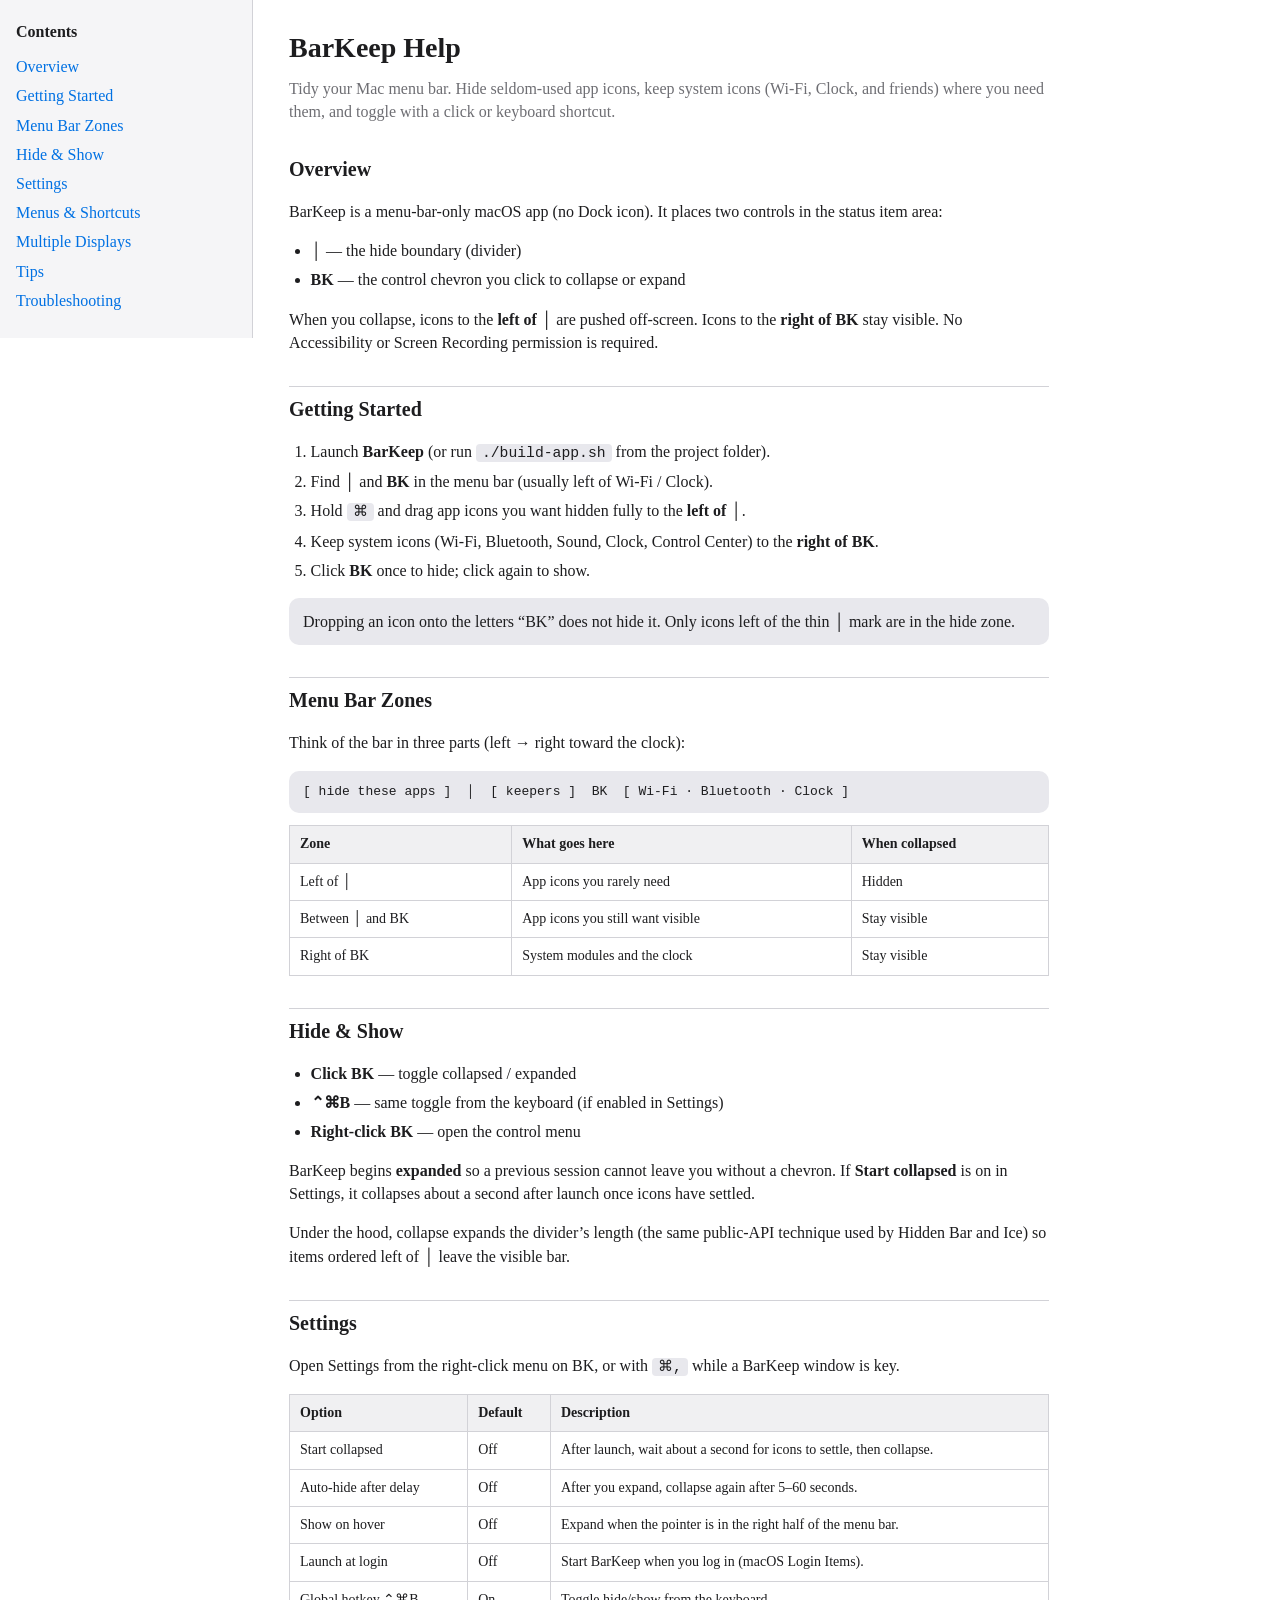
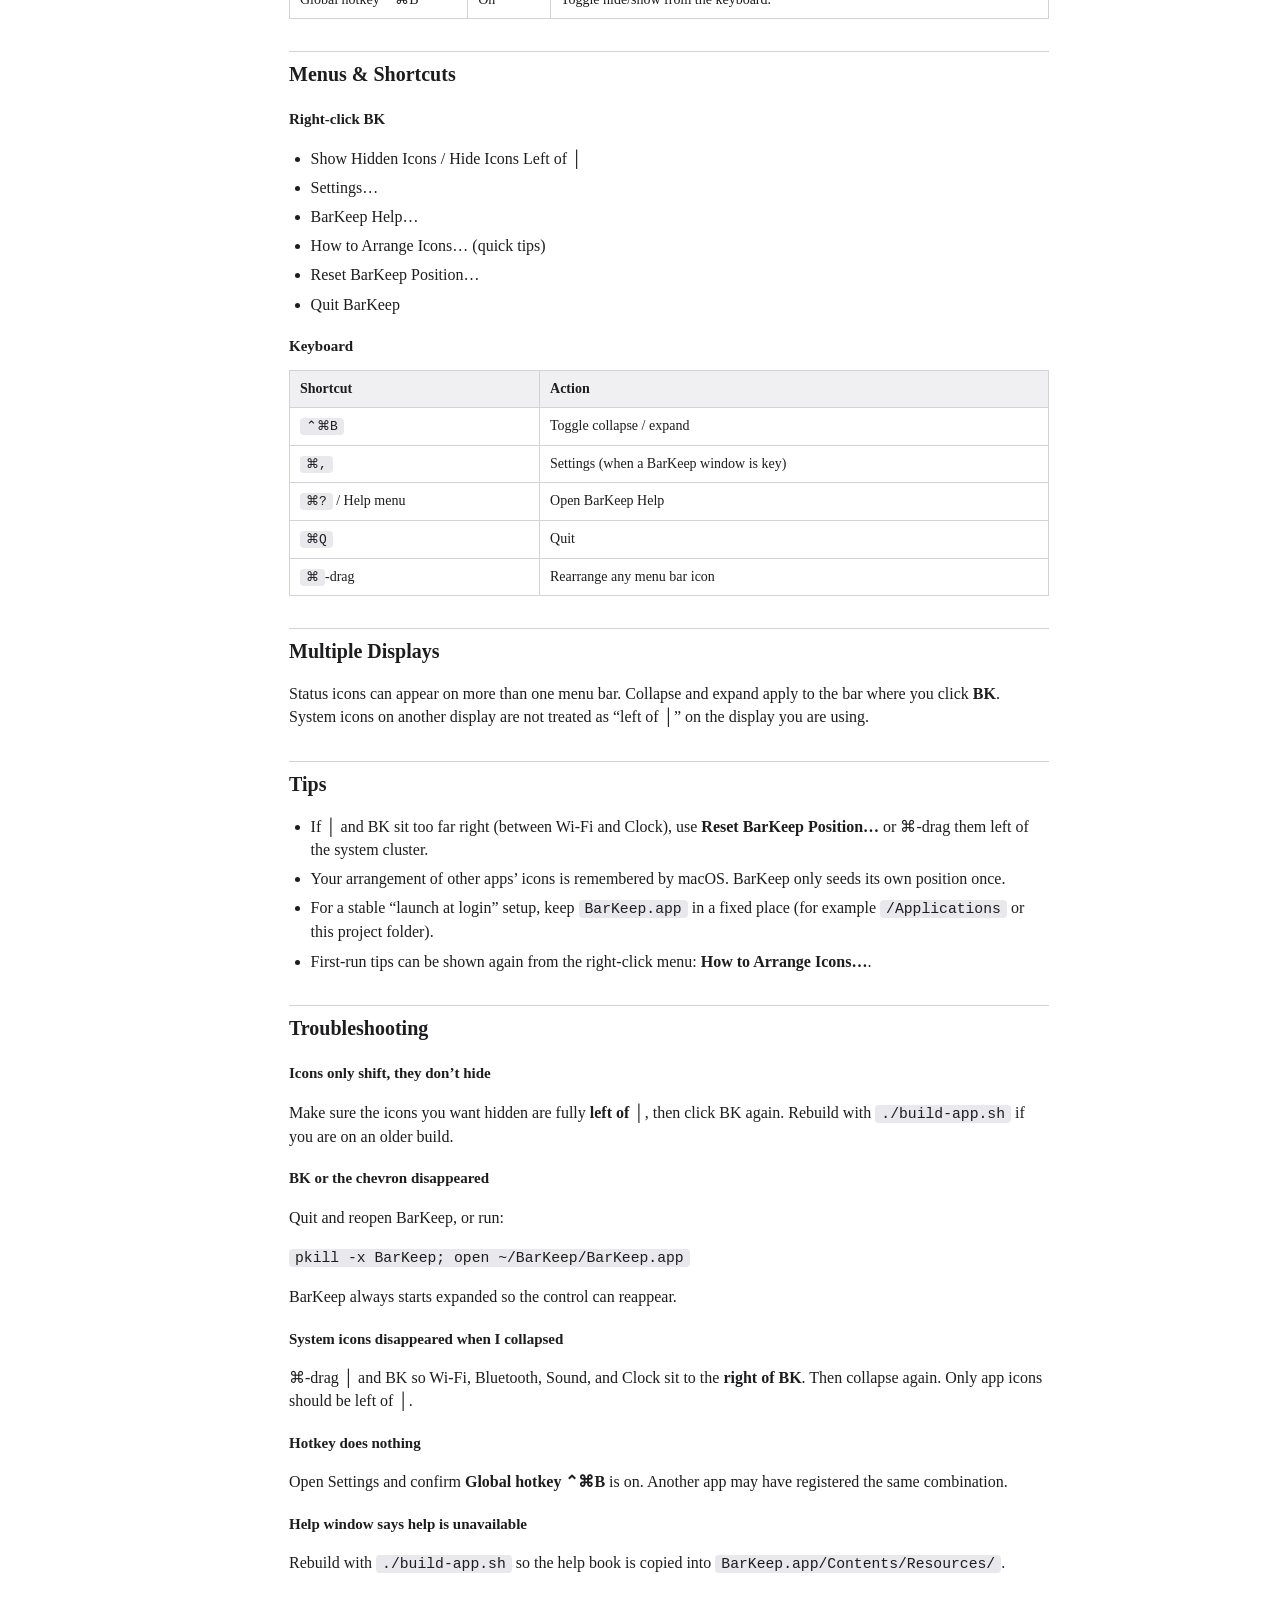
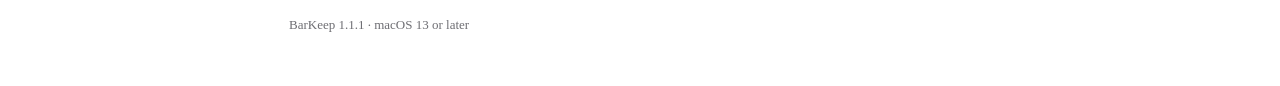
==== Help/BarKeep.help/Contents/Resources/en.lproj/index.html @ d7f5957c "Initial commit" ====
<?xml version="1.0" encoding="UTF-8"?>
<!DOCTYPE html>
<html lang="en">
<head>
    <meta charset="UTF-8">
    <meta name="AppleTitle" content="BarKeep Help">
    <meta name="AppleFont" content="Helvetica,Arial,sans-serif">
    <meta name="robots" content="anchors">
    <title>BarKeep Help</title>
    <link rel="stylesheet" href="shrd/style.css">
</head>
<body>
    <div class="layout">
        <aside class="sidebar">
            <strong>Contents</strong>
            <nav>
                <ul>
                    <li><a href="#overview">Overview</a></li>
                    <li><a href="#getting-started">Getting Started</a></li>
                    <li><a href="#zones">Menu Bar Zones</a></li>
                    <li><a href="#collapse">Hide &amp; Show</a></li>
                    <li><a href="#settings">Settings</a></li>
                    <li><a href="#menus">Menus &amp; Shortcuts</a></li>
                    <li><a href="#multimonitor">Multiple Displays</a></li>
                    <li><a href="#tips">Tips</a></li>
                    <li><a href="#troubleshooting">Troubleshooting</a></li>
                </ul>
            </nav>
        </aside>

        <main class="content">
            <h1>BarKeep Help</h1>
            <p class="lead">Tidy your Mac menu bar. Hide seldom-used app icons, keep system icons (Wi‑Fi, Clock, and friends) where you need them, and toggle with a click or keyboard shortcut.</p>

            <a name="overview"></a>
            <h2>Overview</h2>
            <p>BarKeep is a menu-bar-only macOS app (no Dock icon). It places two controls in the status item area:</p>
            <ul>
                <li><strong>│</strong> — the hide boundary (divider)</li>
                <li><strong>BK</strong> — the control chevron you click to collapse or expand</li>
            </ul>
            <p>When you collapse, icons to the <strong>left of │</strong> are pushed off-screen. Icons to the <strong>right of BK</strong> stay visible. No Accessibility or Screen Recording permission is required.</p>

            <a name="getting-started"></a>
            <h2>Getting Started</h2>
            <ol>
                <li>Launch <strong>BarKeep</strong> (or run <code>./build-app.sh</code> from the project folder).</li>
                <li>Find <strong>│</strong> and <strong>BK</strong> in the menu bar (usually left of Wi‑Fi / Clock).</li>
                <li>Hold <span class="shortcut">⌘</span> and drag app icons you want hidden fully to the <strong>left of │</strong>.</li>
                <li>Keep system icons (Wi‑Fi, Bluetooth, Sound, Clock, Control Center) to the <strong>right of BK</strong>.</li>
                <li>Click <strong>BK</strong> once to hide; click again to show.</li>
            </ol>
            <div class="callout">
                Dropping an icon onto the letters “BK” does not hide it. Only icons left of the thin <strong>│</strong> mark are in the hide zone.
            </div>

            <a name="zones"></a>
            <h2>Menu Bar Zones</h2>
            <p>Think of the bar in three parts (left → right toward the clock):</p>
            <div class="zone">[ hide these apps ]  │  [ keepers ]  BK  [ Wi‑Fi · Bluetooth · Clock ]</div>
            <table>
                <thead>
                    <tr><th>Zone</th><th>What goes here</th><th>When collapsed</th></tr>
                </thead>
                <tbody>
                    <tr>
                        <td>Left of │</td>
                        <td>App icons you rarely need</td>
                        <td>Hidden</td>
                    </tr>
                    <tr>
                        <td>Between │ and BK</td>
                        <td>App icons you still want visible</td>
                        <td>Stay visible</td>
                    </tr>
                    <tr>
                        <td>Right of BK</td>
                        <td>System modules and the clock</td>
                        <td>Stay visible</td>
                    </tr>
                </tbody>
            </table>

            <a name="collapse"></a>
            <h2>Hide &amp; Show</h2>
            <ul>
                <li><strong>Click BK</strong> — toggle collapsed / expanded</li>
                <li><strong>⌃⌘B</strong> — same toggle from the keyboard (if enabled in Settings)</li>
                <li><strong>Right-click BK</strong> — open the control menu</li>
            </ul>
            <p>BarKeep begins <strong>expanded</strong> so a previous session cannot leave you without a chevron. If <strong>Start collapsed</strong> is on in Settings, it collapses about a second after launch once icons have settled.</p>
            <p>Under the hood, collapse expands the divider’s length (the same public-API technique used by Hidden Bar and Ice) so items ordered left of │ leave the visible bar.</p>

            <a name="settings"></a>
            <h2>Settings</h2>
            <p>Open Settings from the right-click menu on BK, or with <span class="shortcut">⌘,</span> while a BarKeep window is key.</p>
            <table>
                <thead>
                    <tr><th>Option</th><th>Default</th><th>Description</th></tr>
                </thead>
                <tbody>
                    <tr>
                        <td>Start collapsed</td>
                        <td>Off</td>
                        <td>After launch, wait about a second for icons to settle, then collapse.</td>
                    </tr>
                    <tr>
                        <td>Auto-hide after delay</td>
                        <td>Off</td>
                        <td>After you expand, collapse again after 5–60 seconds.</td>
                    </tr>
                    <tr>
                        <td>Show on hover</td>
                        <td>Off</td>
                        <td>Expand when the pointer is in the right half of the menu bar.</td>
                    </tr>
                    <tr>
                        <td>Launch at login</td>
                        <td>Off</td>
                        <td>Start BarKeep when you log in (macOS Login Items).</td>
                    </tr>
                    <tr>
                        <td>Global hotkey ⌃⌘B</td>
                        <td>On</td>
                        <td>Toggle hide/show from the keyboard.</td>
                    </tr>
                </tbody>
            </table>

            <a name="menus"></a>
            <h2>Menus &amp; Shortcuts</h2>
            <h3>Right-click BK</h3>
            <ul>
                <li>Show Hidden Icons / Hide Icons Left of │</li>
                <li>Settings…</li>
                <li>BarKeep Help…</li>
                <li>How to Arrange Icons… (quick tips)</li>
                <li>Reset BarKeep Position…</li>
                <li>Quit BarKeep</li>
            </ul>
            <h3>Keyboard</h3>
            <table>
                <thead>
                    <tr><th>Shortcut</th><th>Action</th></tr>
                </thead>
                <tbody>
                    <tr><td><span class="shortcut">⌃⌘B</span></td><td>Toggle collapse / expand</td></tr>
                    <tr><td><span class="shortcut">⌘,</span></td><td>Settings (when a BarKeep window is key)</td></tr>
                    <tr><td><span class="shortcut">⌘?</span> / Help menu</td><td>Open BarKeep Help</td></tr>
                    <tr><td><span class="shortcut">⌘Q</span></td><td>Quit</td></tr>
                    <tr><td><span class="shortcut">⌘</span>-drag</td><td>Rearrange any menu bar icon</td></tr>
                </tbody>
            </table>

            <a name="multimonitor"></a>
            <h2>Multiple Displays</h2>
            <p>Status icons can appear on more than one menu bar. Collapse and expand apply to the bar where you click <strong>BK</strong>. System icons on another display are not treated as “left of │” on the display you are using.</p>

            <a name="tips"></a>
            <h2>Tips</h2>
            <ul>
                <li>If │ and BK sit too far right (between Wi‑Fi and Clock), use <strong>Reset BarKeep Position…</strong> or ⌘-drag them left of the system cluster.</li>
                <li>Your arrangement of other apps’ icons is remembered by macOS. BarKeep only seeds its own position once.</li>
                <li>For a stable “launch at login” setup, keep <code>BarKeep.app</code> in a fixed place (for example <code>/Applications</code> or this project folder).</li>
                <li>First-run tips can be shown again from the right-click menu: <strong>How to Arrange Icons…</strong>.</li>
            </ul>

            <a name="troubleshooting"></a>
            <h2>Troubleshooting</h2>
            <h3>Icons only shift, they don’t hide</h3>
            <p>Make sure the icons you want hidden are fully <strong>left of │</strong>, then click BK again. Rebuild with <code>./build-app.sh</code> if you are on an older build.</p>

            <h3>BK or the chevron disappeared</h3>
            <p>Quit and reopen BarKeep, or run:</p>
            <p><code>pkill -x BarKeep; open ~/BarKeep/BarKeep.app</code></p>
            <p>BarKeep always starts expanded so the control can reappear.</p>

            <h3>System icons disappeared when I collapsed</h3>
            <p>⌘-drag │ and BK so Wi‑Fi, Bluetooth, Sound, and Clock sit to the <strong>right of BK</strong>. Then collapse again. Only app icons should be left of │.</p>

            <h3>Hotkey does nothing</h3>
            <p>Open Settings and confirm <strong>Global hotkey ⌃⌘B</strong> is on. Another app may have registered the same combination.</p>

            <h3>Help window says help is unavailable</h3>
            <p>Rebuild with <code>./build-app.sh</code> so the help book is copied into <code>BarKeep.app/Contents/Resources/</code>.</p>

            <p class="version">BarKeep 1.1.1 · macOS 13 or later</p>
        </main>
    </div>
</body>
</html>
---- Help/BarKeep.help/Contents/Resources/en.lproj/shrd/style.css ----
/* Light defaults first; dark overrides must come AFTER so they win. */

:root {
    color-scheme: light dark;
}

body {
    font: -apple-system-body;
    line-height: 1.45;
    margin: 0;
    padding: 0;
    color: #1d1d1f;
    background: #ffffff;
}

.layout {
    display: flex;
    min-height: 100vh;
}

.sidebar {
    width: 220px;
    flex-shrink: 0;
    padding: 20px 16px;
    border-right: 1px solid #d2d2d7;
    background: #f5f5f7;
    color: #1d1d1f;
    position: sticky;
    top: 0;
    align-self: flex-start;
    max-height: 100vh;
    overflow-y: auto;
}

.content {
    flex: 1;
    padding: 28px 36px 48px;
    max-width: 760px;
}

h1 {
    font-size: 28px;
    font-weight: 700;
    margin: 0 0 8px;
    color: inherit;
}

h2 {
    font-size: 20px;
    font-weight: 600;
    margin: 32px 0 12px;
    padding-top: 8px;
    border-top: 1px solid #d2d2d7;
    color: inherit;
}

h2:first-of-type {
    border-top: none;
    margin-top: 20px;
}

h3 {
    font-size: 15px;
    font-weight: 600;
    margin: 20px 0 8px;
    color: inherit;
}

.lead {
    font-size: 16px;
    color: #6e6e73;
    margin: 0 0 24px;
}

nav ul {
    list-style: none;
    margin: 12px 0 0;
    padding: 0;
}

nav li {
    margin: 6px 0;
}

nav a {
    color: #0071e3;
    text-decoration: none;
}

nav a:hover {
    text-decoration: underline;
}

table {
    border-collapse: collapse;
    width: 100%;
    margin: 12px 0 20px;
    font-size: 14px;
}

th, td {
    border: 1px solid #d2d2d7;
    padding: 8px 10px;
    text-align: left;
    vertical-align: top;
    color: #1d1d1f;
    background: #ffffff;
}

th {
    background: #f0f0f2;
    font-weight: 600;
    color: #1d1d1f;
}

code, .shortcut {
    font-family: ui-monospace, SFMono-Regular, Menlo, monospace;
    font-size: 0.92em;
    color: #1d1d1f;
    background: #e8e8ed;
    padding: 1px 6px;
    border-radius: 4px;
}

.callout {
    color: #1d1d1f;
    background: #e8e8ed;
    border-radius: 10px;
    padding: 12px 14px;
    margin: 16px 0;
}

.zone {
    font-family: ui-monospace, SFMono-Regular, Menlo, monospace;
    font-size: 13px;
    white-space: pre;
    overflow-x: auto;
    color: #1d1d1f;
    background: #e8e8ed;
    padding: 12px 14px;
    border-radius: 10px;
}

ol, ul {
    padding-left: 1.35em;
}

li {
    margin: 6px 0;
}

.version {
    font-size: 13px;
    color: #6e6e73;
    margin-top: 40px;
}

/* Dark mode — must be last so it overrides light defaults (WKWebView + macOS). */
@media (prefers-color-scheme: dark) {
    body {
        color: #f5f5f7;
        background: #1c1c1e;
    }

    .sidebar {
        background: #2c2c2e;
        border-color: #3a3a3c;
        color: #f5f5f7;
    }

    .lead,
    .version {
        color: #a1a1a6;
    }

    h2 {
        border-color: #3a3a3c;
    }

    nav a {
        color: #64b5ff;
    }

    th, td {
        border-color: #3a3a3c;
        color: #f5f5f7;
        background: #1c1c1e;
    }

    th {
        background: #2c2c2e;
        color: #f5f5f7;
    }

    code,
    .shortcut,
    .callout,
    .zone {
        color: #f5f5f7;
        background: #3a3a3c;
    }
}
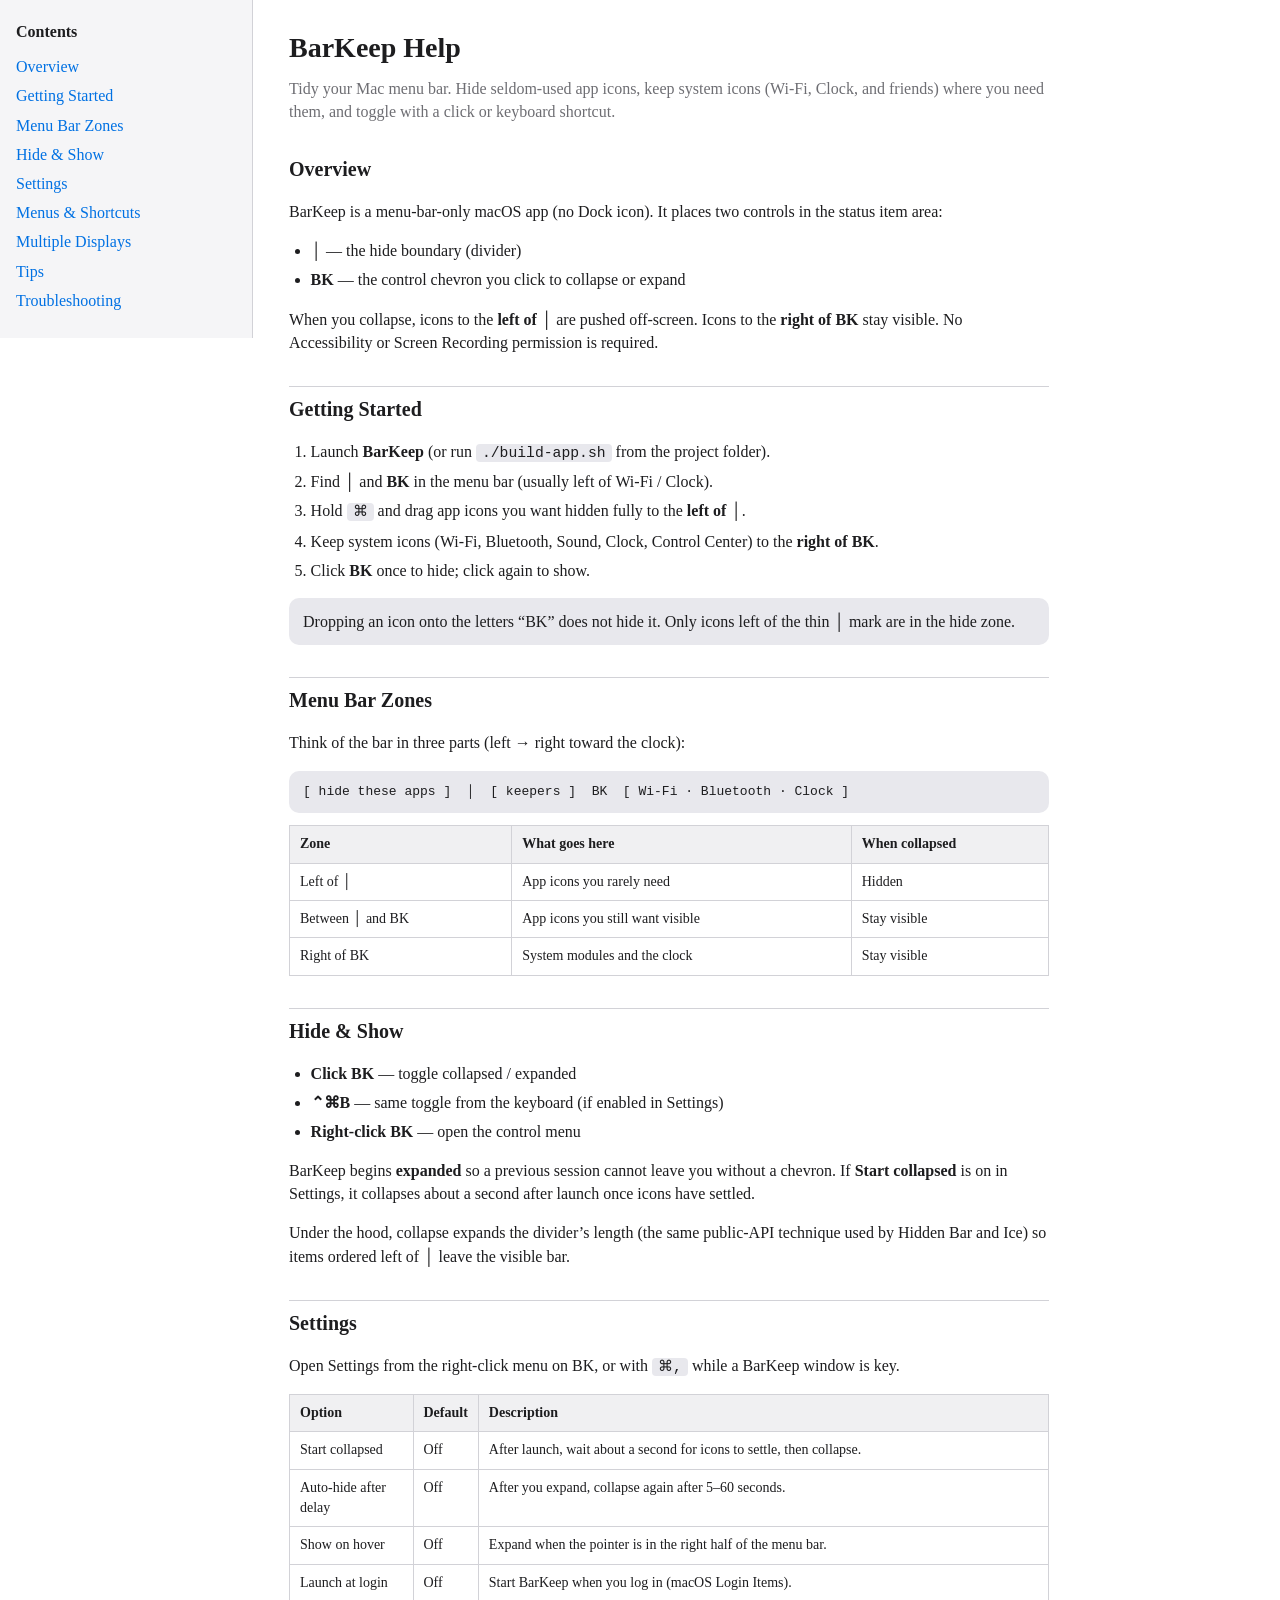
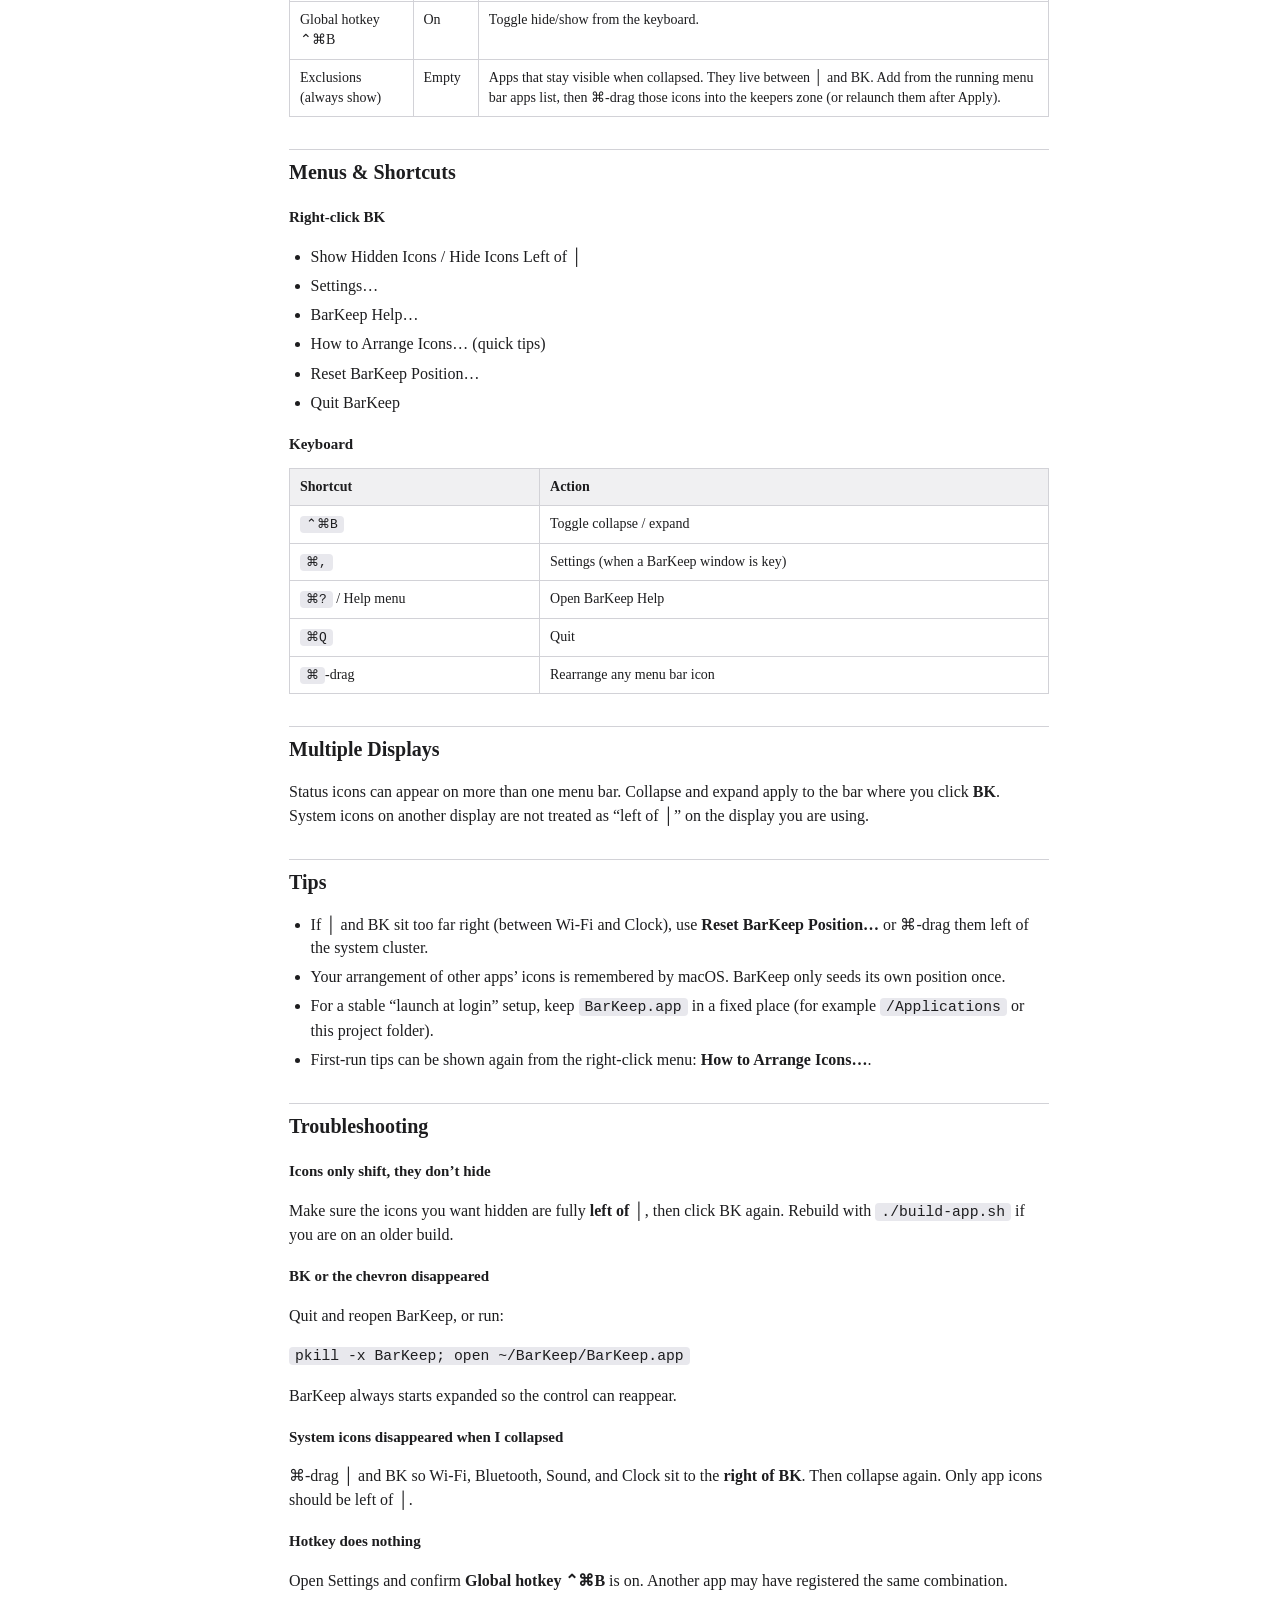
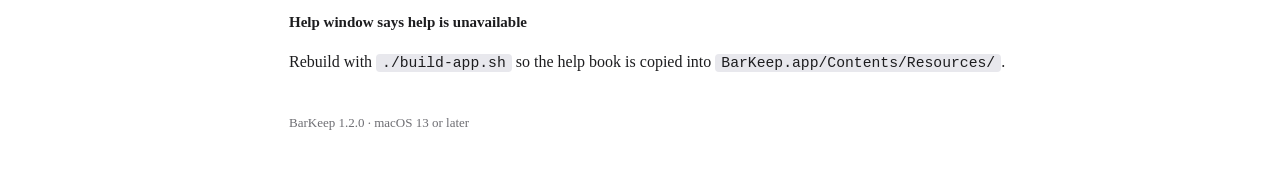
==== commit dbd435e6: "bug fixes" ====
--- a/Help/BarKeep.help/Contents/Resources/en.lproj/index.html
+++ b/Help/BarKeep.help/Contents/Resources/en.lproj/index.html
@@ -124,6 +124,11 @@
                         <td>On</td>
                         <td>Toggle hide/show from the keyboard.</td>
                     </tr>
+                    <tr>
+                        <td>Exclusions (always show)</td>
+                        <td>Empty</td>
+                        <td>Apps that stay visible when collapsed. They live between │ and BK. Add from the running menu bar apps list, then ⌘-drag those icons into the keepers zone (or relaunch them after Apply).</td>
+                    </tr>
                 </tbody>
             </table>
 
@@ -184,7 +189,7 @@
             <h3>Help window says help is unavailable</h3>
             <p>Rebuild with <code>./build-app.sh</code> so the help book is copied into <code>BarKeep.app/Contents/Resources/</code>.</p>
 
-            <p class="version">BarKeep 1.1.1 · macOS 13 or later</p>
+            <p class="version">BarKeep 1.2.0 · macOS 13 or later</p>
         </main>
     </div>
 </body>
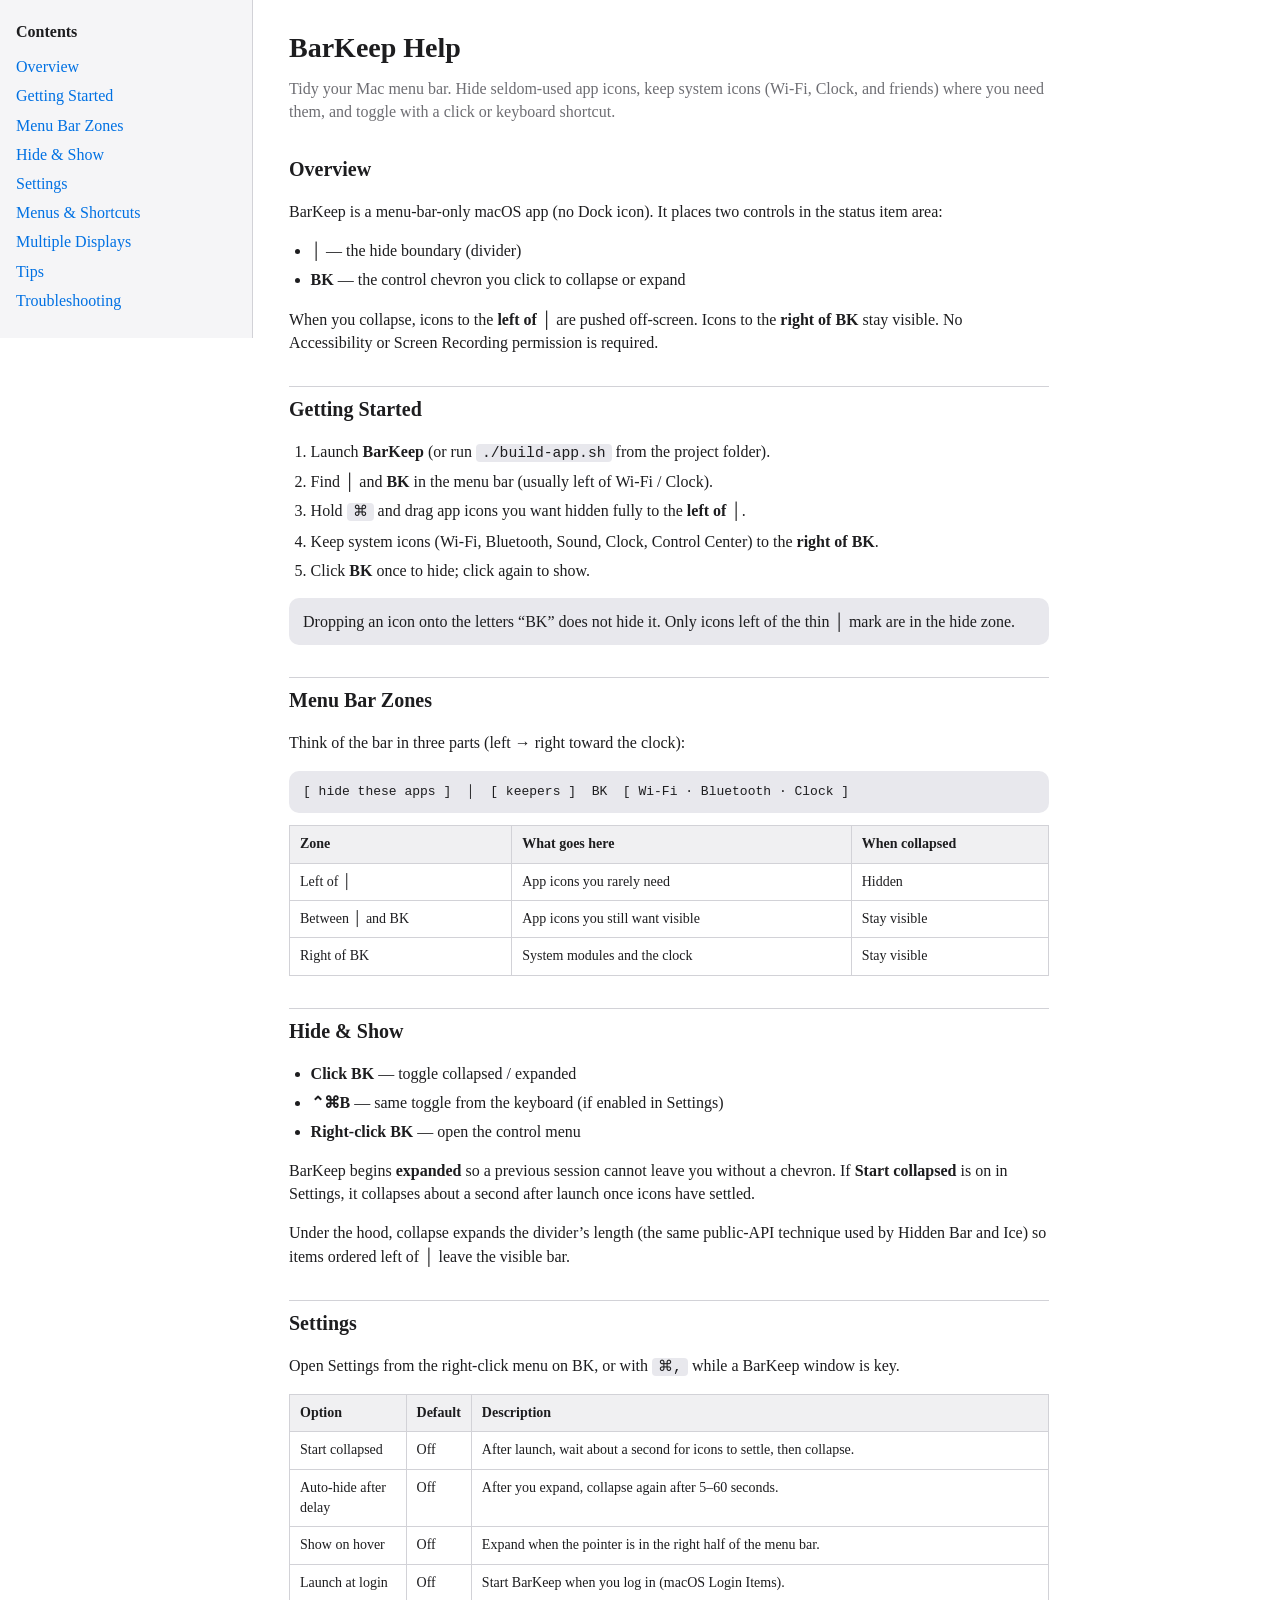
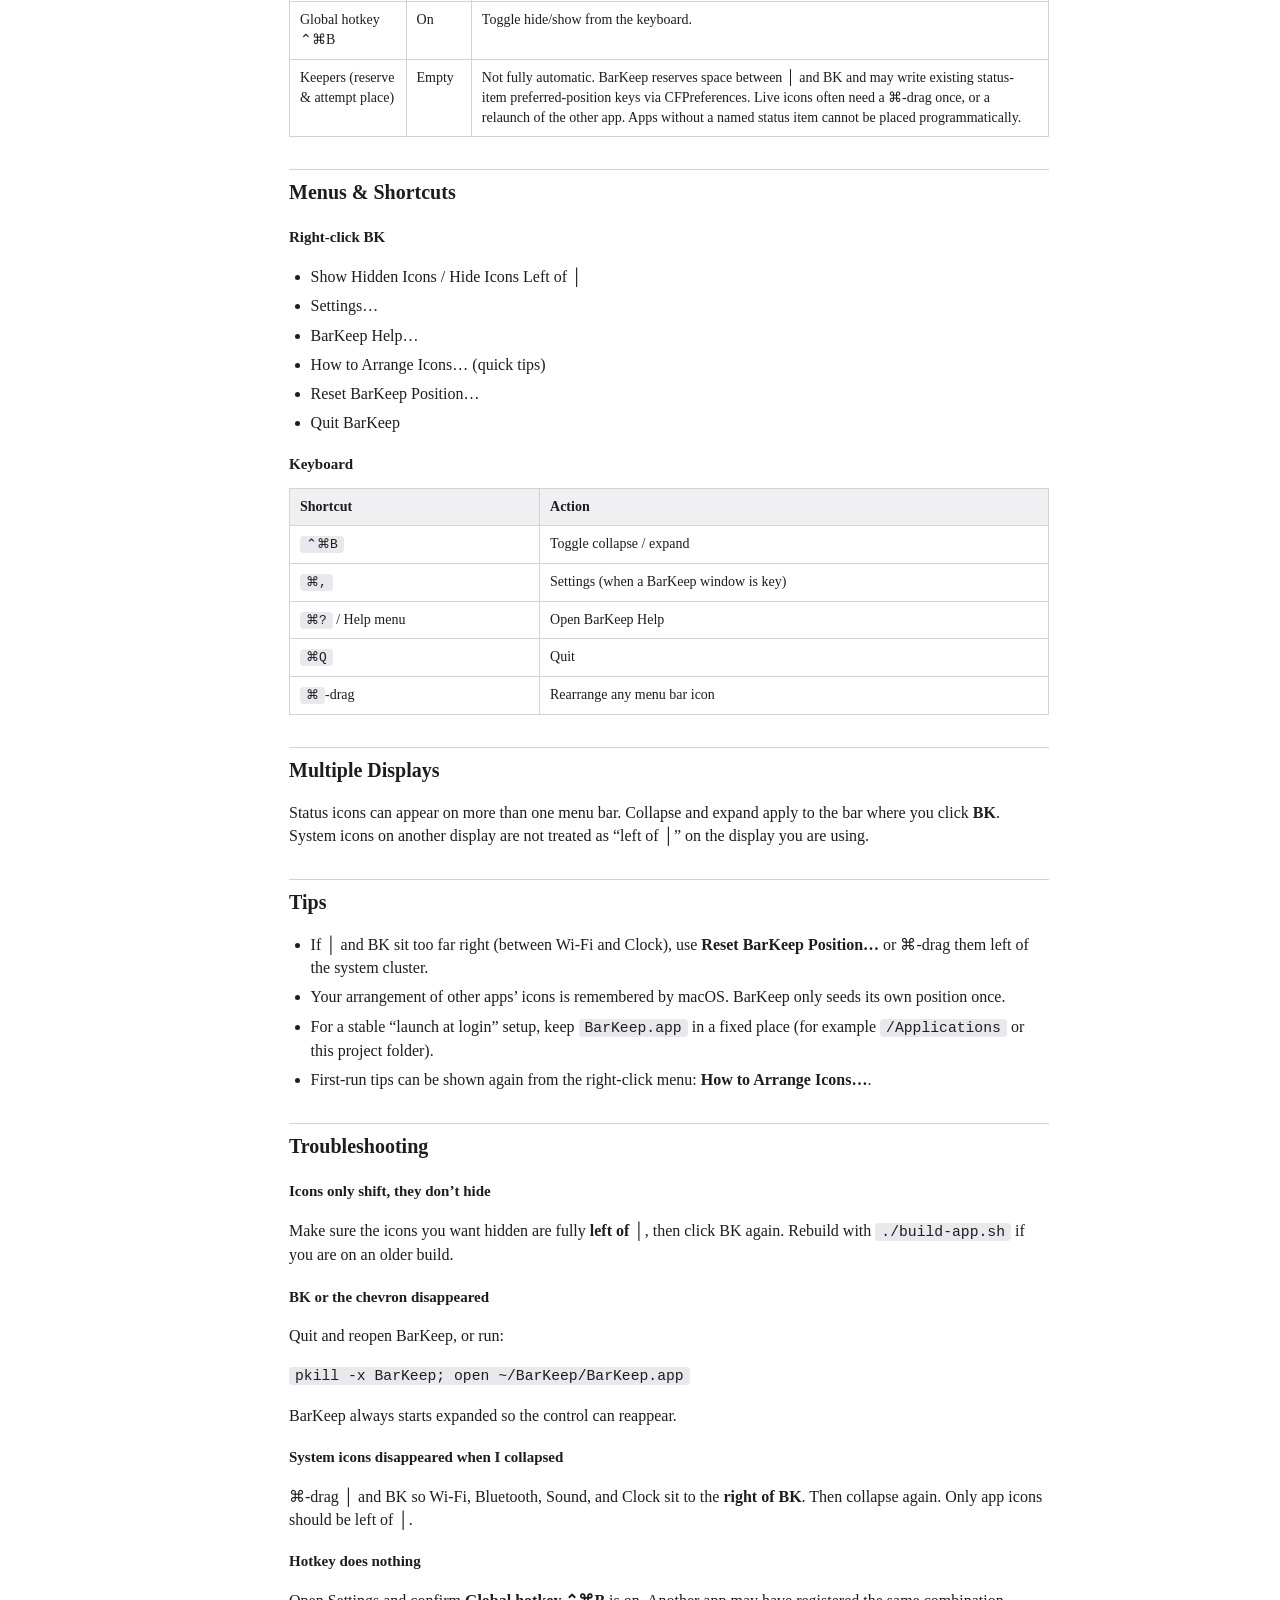
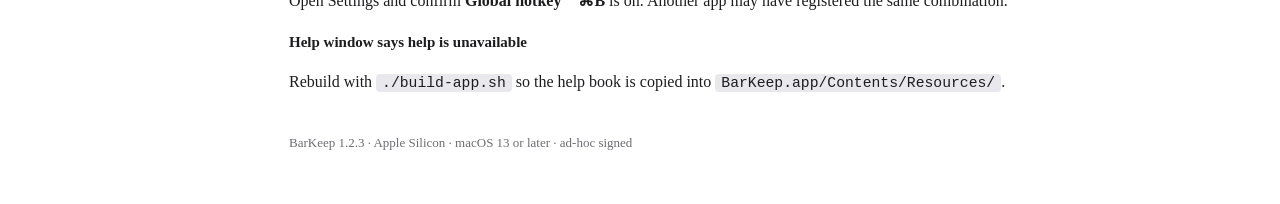
==== commit 9110aa09: "bug fixes" ====
--- a/Help/BarKeep.help/Contents/Resources/en.lproj/index.html
+++ b/Help/BarKeep.help/Contents/Resources/en.lproj/index.html
@@ -125,9 +125,9 @@
                         <td>Toggle hide/show from the keyboard.</td>
                     </tr>
                     <tr>
-                        <td>Exclusions (always show)</td>
+                        <td>Keepers (reserve &amp; attempt place)</td>
                         <td>Empty</td>
-                        <td>Apps that stay visible when collapsed. They live between │ and BK. Add from the running menu bar apps list, then ⌘-drag those icons into the keepers zone (or relaunch them after Apply).</td>
+                        <td>Not fully automatic. BarKeep reserves space between │ and BK and may write existing status-item preferred-position keys via CFPreferences. Live icons often need a ⌘-drag once, or a relaunch of the other app. Apps without a named status item cannot be placed programmatically.</td>
                     </tr>
                 </tbody>
             </table>
@@ -189,7 +189,7 @@
             <h3>Help window says help is unavailable</h3>
             <p>Rebuild with <code>./build-app.sh</code> so the help book is copied into <code>BarKeep.app/Contents/Resources/</code>.</p>
 
-            <p class="version">BarKeep 1.2.0 · macOS 13 or later</p>
+            <p class="version">BarKeep 1.2.3 · Apple Silicon · macOS 13 or later · ad-hoc signed</p>
         </main>
     </div>
 </body>
